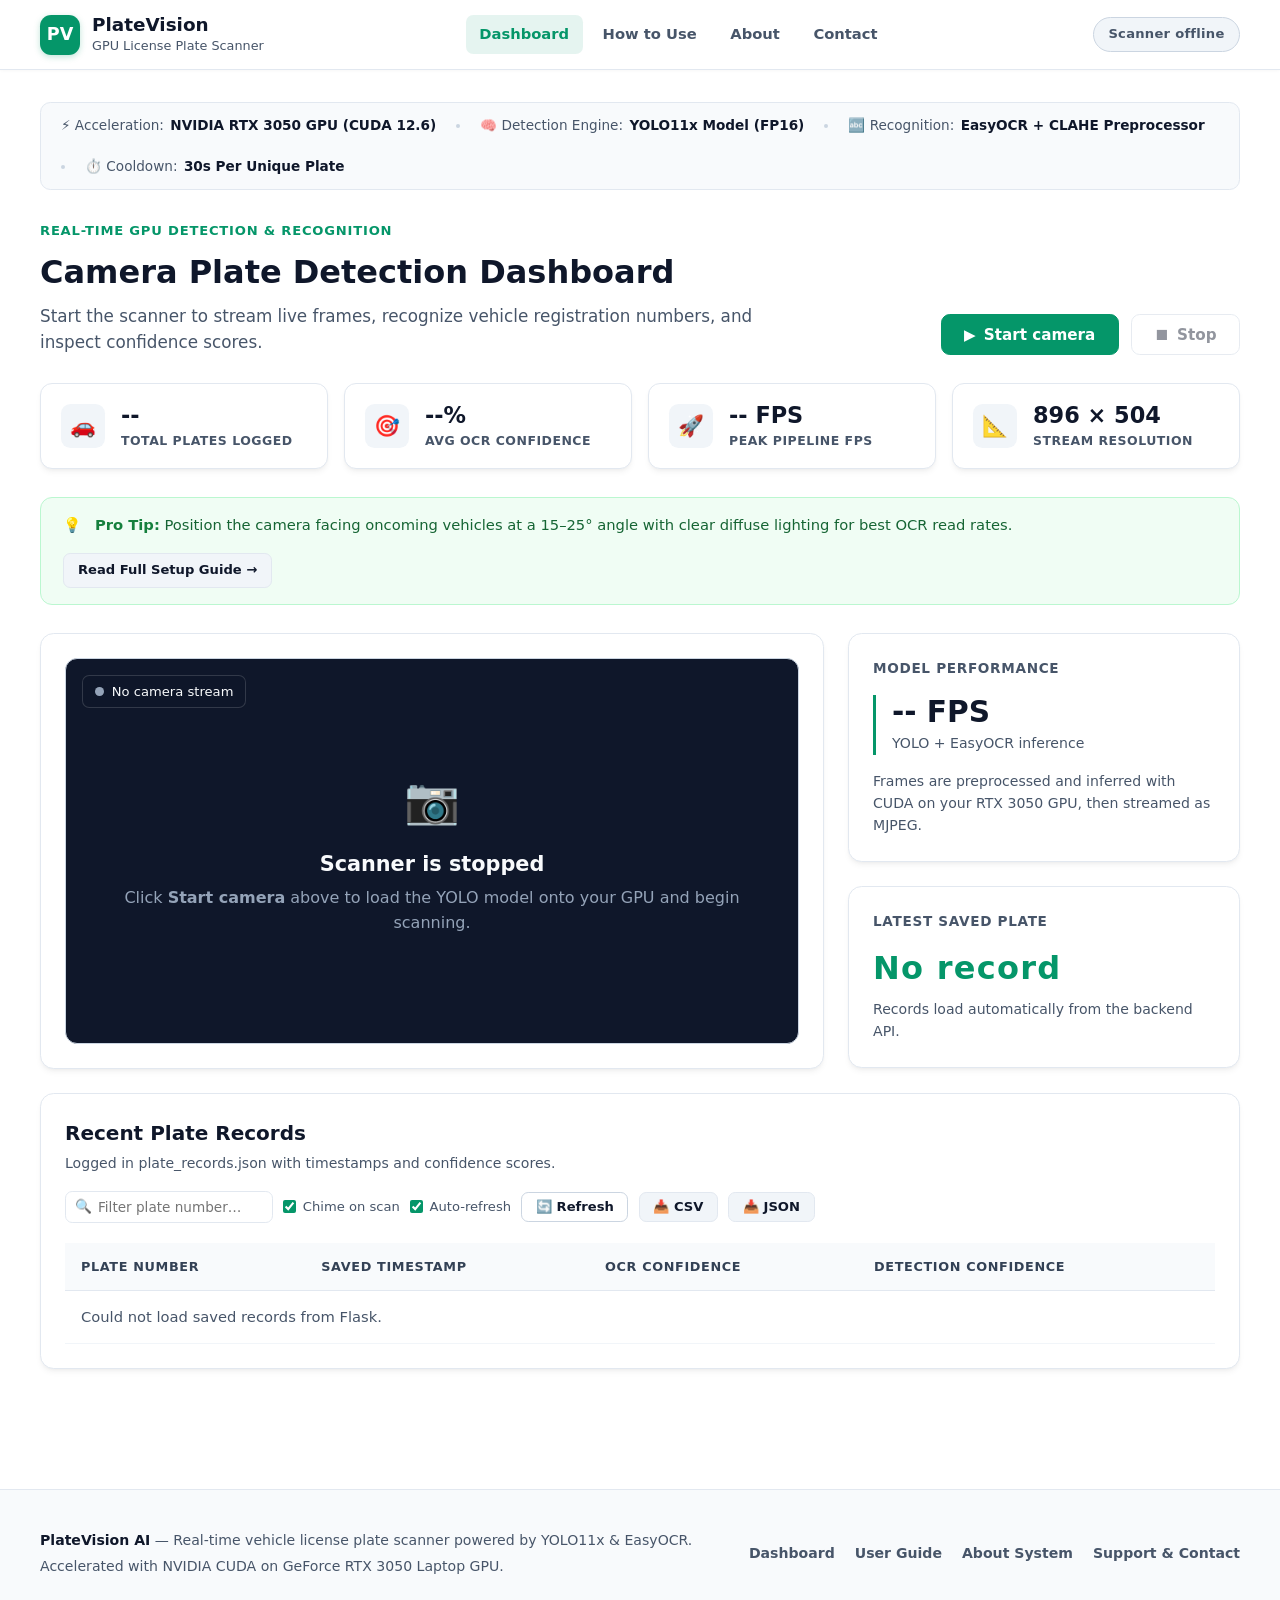
==== static/index.html @ a1d9ac26 "First Commit" ====
<!doctype html>
<html lang="en">

<head>
  <meta charset="utf-8">
  <meta name="viewport" content="width=device-width, initial-scale=1">
  <title>PlateVision | License Plate Scanner Dashboard</title>
  <link href="style.css" rel="stylesheet">
</head>

<body>
  <!-- Header & Navigation -->
  <header class="navbar">
    <div class="container nav-container">
      <a class="navbar-brand" href="index.html">
        <span class="brand-mark">PV</span>
        <div class="brand-text">
          <strong>PlateVision</strong>
          <small>GPU License Plate Scanner</small>
        </div>
      </a>

      <nav class="nav-menu">
        <a class="nav-link active" href="index.html">Dashboard</a>
        <a class="nav-link" href="guide.html">How to Use</a>
        <a class="nav-link" href="about.html">About</a>
        <a class="nav-link" href="contact.html">Contact</a>
      </nav>

      <div class="nav-actions">
        <span id="scannerStatus" class="badge badge-secondary">Scanner offline</span>
      </div>
    </div>
  </header>

  <!-- Main Dashboard -->
  <main class="container">
    <!-- Hardware & Model Status Bar -->
    <div class="system-spec-bar">
      <div class="spec-item">
        <span>⚡ Acceleration:</span>
        <strong>NVIDIA RTX 3050 GPU (CUDA 12.6)</strong>
      </div>
      <div class="spec-divider"></div>
      <div class="spec-item">
        <span>🧠 Detection Engine:</span>
        <strong>YOLO11x Model (FP16)</strong>
      </div>
      <div class="spec-divider"></div>
      <div class="spec-item">
        <span>🔤 Recognition:</span>
        <strong>EasyOCR + CLAHE Preprocessor</strong>
      </div>
      <div class="spec-divider"></div>
      <div class="spec-item">
        <span>⏱️ Cooldown:</span>
        <strong>30s Per Unique Plate</strong>
      </div>
    </div>

    <!-- Dashboard Title & Action Controls -->
    <div class="dashboard-header">
      <div class="dashboard-title">
        <span class="tag-accent">Real-time GPU Detection & Recognition</span>
        <h1>Camera Plate Detection Dashboard</h1>
        <p class="page-lead">Start the scanner to stream live frames, recognize vehicle registration numbers, and inspect confidence scores.</p>
      </div>
      <div class="dashboard-actions">
        <button id="startButton" class="btn btn-success">
          <span>▶</span> Start camera
        </button>
        <button id="stopButton" class="btn btn-outline" disabled>
          <span>⏹</span> Stop
        </button>
      </div>
    </div>

    <!-- Live Quick Stats Row -->
    <div class="quick-stats-grid">
      <div class="stat-pill">
        <div class="stat-icon">🚗</div>
        <div class="stat-info">
          <div id="totalScans" class="stat-value">--</div>
          <div class="stat-label">Total Plates Logged</div>
        </div>
      </div>
      <div class="stat-pill">
        <div class="stat-icon">🎯</div>
        <div class="stat-info">
          <div id="avgConfidence" class="stat-value">--%</div>
          <div class="stat-label">Avg OCR Confidence</div>
        </div>
      </div>
      <div class="stat-pill">
        <div class="stat-icon">🚀</div>
        <div class="stat-info">
          <div id="peakFps" class="stat-value">-- FPS</div>
          <div class="stat-label">Peak Pipeline FPS</div>
        </div>
      </div>
      <div class="stat-pill">
        <div class="stat-icon">📐</div>
        <div class="stat-info">
          <div class="stat-value">896 × 504</div>
          <div class="stat-label">Stream Resolution</div>
        </div>
      </div>
    </div>

    <!-- Quick Tip Callout Banner -->
    <div class="tip-banner">
      <div class="tip-content">
        <span>💡</span>
        <span>
          <strong>Pro Tip:</strong> Position the camera facing oncoming vehicles at a 15–25° angle with clear diffuse lighting for best OCR read rates.
        </span>
      </div>
      <a href="guide.html" class="btn btn-sm btn-secondary">Read Full Setup Guide →</a>
    </div>

    <!-- Error Alert Box -->
    <div id="cameraError" class="alert alert-danger d-none" role="alert"></div>

    <!-- Main Grid: Video Stream + Stats Sidebar + Records Table -->
    <div class="dashboard-grid">
      <!-- Camera Feed Frame -->
      <div class="grid-main">
        <section class="card h-100">
          <div class="card-body">
            <div id="cameraFrame" class="camera-frame">
              <img id="cameraPreview" alt="Live annotated license plate camera feed">
              <div class="camera-placeholder">
                <div class="placeholder-content">
                  <div class="placeholder-icon">📷</div>
                  <h2>Scanner is stopped</h2>
                  <p>Click <strong>Start camera</strong> above to load the YOLO model onto your GPU and begin scanning.</p>
                </div>
              </div>
              <span class="camera-label">
                <span id="cameraDot" class="status-dot"></span>
                <span id="cameraLabel">No camera stream</span>
              </span>
            </div>
          </div>
        </section>
      </div>

      <!-- Performance & Latest Plate Sidebar -->
      <div class="grid-sidebar">
        <!-- Model FPS Metric -->
        <section class="card">
          <div class="card-body">
            <h2 class="card-title">Model Performance</h2>
            <div class="metric">
              <div id="cameraFps" class="metric-value">-- FPS</div>
              <small class="text-secondary">YOLO + EasyOCR inference</small>
            </div>
            <p class="metric-desc text-secondary">Frames are preprocessed and inferred with CUDA on your RTX 3050 GPU, then streamed as MJPEG.</p>
          </div>
        </section>

        <!-- Latest Captured Plate -->
        <section class="card">
          <div class="card-body">
            <h2 class="card-title">Latest Saved Plate</h2>
            <div id="latestPlate" class="latest-plate-value">No record</div>
            <p id="latestDetails" class="text-secondary">Records load automatically from the backend API.</p>
          </div>
        </section>
      </div>

      <!-- Historical Scans Table -->
      <div class="grid-full">
        <section class="card">
          <div class="card-body">
            <div class="records-header">
              <div>
                <h2 class="card-heading">Recent Plate Records</h2>
                <p class="text-secondary">Logged in plate_records.json with timestamps and confidence scores.</p>
              </div>

              <!-- Records Control Tools -->
              <div class="records-tools">
                <div class="search-box">
                  <span class="search-icon">🔍</span>
                  <input type="text" id="searchPlateInput" class="search-input" placeholder="Filter plate number…">
                </div>

                <label class="toggle-label" title="Play a subtle audio alert when a new plate is detected">
                  <input type="checkbox" id="audioAlertToggle" checked>
                  <span>Chime on scan</span>
                </label>

                <label class="toggle-label" title="Automatically poll for new records every 2.5s">
                  <input type="checkbox" id="autoRefreshToggle" checked>
                  <span>Auto-refresh</span>
                </label>

                <button id="refreshButton" class="btn btn-sm btn-outline" title="Refresh records table immediately">
                  🔄 Refresh
                </button>
                <button id="exportCsvBtn" class="btn btn-sm btn-secondary" title="Export records table to CSV file">
                  📥 CSV
                </button>
                <button id="exportJsonBtn" class="btn btn-sm btn-secondary" title="Export records table to JSON file">
                  📥 JSON
                </button>
              </div>
            </div>

            <!-- Table -->
            <div class="table-responsive">
              <table class="records-table">
                <thead>
                  <tr>
                    <th>Plate Number</th>
                    <th>Saved Timestamp</th>
                    <th>OCR Confidence</th>
                    <th>Detection Confidence</th>
                  </tr>
                </thead>
                <tbody id="recordsBody">
                  <tr>
                    <td colspan="4" class="text-secondary">Loading records…</td>
                  </tr>
                </tbody>
              </table>
            </div>
          </div>
        </section>
      </div>
    </div>
  </main>

  <!-- Global Footer -->
  <footer class="site-footer">
    <div class="container footer-container">
      <div>
        <strong>PlateVision AI</strong> — Real-time vehicle license plate scanner powered by YOLO11x & EasyOCR.
        <div class="text-secondary" style="margin-top: 0.25rem;">Accelerated with NVIDIA CUDA on GeForce RTX 3050 Laptop GPU.</div>
      </div>
      <nav class="footer-nav">
        <a href="index.html">Dashboard</a>
        <a href="guide.html">User Guide</a>
        <a href="about.html">About System</a>
        <a href="contact.html">Support & Contact</a>
      </nav>
    </div>
  </footer>

  <script src="script.js"></script>
</body>

</html>
---- static/style.css ----
:root {
  --page: #ffffff;
  --page-bg-subtle: #f8fafc;
  --panel: #ffffff;
  --panel-card: #ffffff;
  --panel-border: #e2e8f0;
  --panel-border-hover: #cbd5e1;
  --accent: #059669;
  --accent-hover: #047857;
  --accent-soft: rgba(5, 150, 105, 0.1);
  --accent-glow: rgba(5, 150, 105, 0.25);
  --accent-text: #ffffff;
  --warning: #d97706;
  --warning-soft: #fef3c7;
  --danger: #dc2626;
  --danger-soft: #fee2e2;
  --info: #0284c7;
  --info-soft: #e0f2fe;
  --text-main: #0f172a;
  --text-muted: #475569;
  --text-subtle: #64748b;
  --font: system-ui, -apple-system, BlinkMacSystemFont, "Segoe UI", Roboto, Helvetica, Arial, sans-serif;
  --card-shadow: 0 4px 6px -1px rgba(0, 0, 0, 0.05), 0 2px 4px -2px rgba(0, 0, 0, 0.05);
  --card-shadow-hover: 0 10px 15px -3px rgba(0, 0, 0, 0.08), 0 4px 6px -4px rgba(0, 0, 0, 0.04);
}

*,
*::before,
*::after {
  box-sizing: border-box;
  margin: 0;
  padding: 0;
}

body {
  min-height: 100vh;
  background-color: var(--page);
  color: var(--text-main);
  font-family: var(--font);
  line-height: 1.55;
  -webkit-font-smoothing: antialiased;
  display: flex;
  flex-direction: column;
}

/* Layout Container */
.container {
  width: 100%;
  max-width: 1240px;
  margin-inline: auto;
  padding-inline: 1.25rem;
}

/* Navigation Bar */
.navbar {
  background: rgba(255, 255, 255, 0.95);
  border-bottom: 1px solid var(--panel-border);
  backdrop-filter: blur(14px);
  padding: 0.85rem 0;
  position: sticky;
  top: 0;
  z-index: 100;
  box-shadow: 0 1px 3px rgba(0, 0, 0, 0.03);
}

.nav-container {
  display: flex;
  align-items: center;
  justify-content: space-between;
  gap: 1.5rem;
  flex-wrap: wrap;
}

.navbar-brand {
  display: flex;
  align-items: center;
  gap: 0.75rem;
  text-decoration: none;
  color: var(--text-main);
}

.brand-mark {
  width: 2.5rem;
  height: 2.5rem;
  display: grid;
  place-items: center;
  background: var(--accent);
  color: var(--accent-text);
  border-radius: 0.7rem;
  font-weight: 800;
  font-size: 1.1rem;
  box-shadow: 0 2px 6px var(--accent-glow);
}

.brand-text strong {
  display: block;
  font-size: 1.15rem;
  line-height: 1.2;
  color: var(--text-main);
}

.brand-text small {
  display: block;
  font-size: 0.8rem;
  color: var(--text-muted);
}

.nav-menu {
  display: flex;
  align-items: center;
  gap: 0.4rem;
  list-style: none;
}

.nav-link {
  color: var(--text-muted);
  text-decoration: none;
  font-size: 0.92rem;
  font-weight: 600;
  padding: 0.5rem 0.85rem;
  border-radius: 0.45rem;
  transition: all 0.2s ease;
  position: relative;
}

.nav-link:hover {
  color: var(--text-main);
  background: #f1f5f9;
}

.nav-link.active {
  color: var(--accent);
  background: var(--accent-soft);
}

.nav-actions {
  display: flex;
  align-items: center;
  gap: 0.75rem;
}

/* Main Content Area */
main.container {
  flex: 1;
  padding-top: 2rem;
  padding-bottom: 3.5rem;
}

/* Page Header & Banner */
.page-header {
  margin-bottom: 2rem;
}

.tag-accent {
  color: var(--accent);
  font-size: 0.82rem;
  font-weight: 700;
  text-transform: uppercase;
  letter-spacing: 0.06em;
  display: inline-flex;
  align-items: center;
  gap: 0.4rem;
  margin-bottom: 0.4rem;
}

.page-header h1 {
  font-size: 2.2rem;
  font-weight: 800;
  line-height: 1.2;
  margin-bottom: 0.5rem;
  letter-spacing: -0.02em;
  color: var(--text-main);
}

.page-lead {
  font-size: 1.05rem;
  color: var(--text-muted);
  max-width: 48rem;
}

/* System Spec Bar (Dashboard) */
.system-spec-bar {
  display: flex;
  align-items: center;
  gap: 1.25rem;
  flex-wrap: wrap;
  background: #f8fafc;
  border: 1px solid var(--panel-border);
  border-radius: 0.65rem;
  padding: 0.75rem 1.25rem;
  margin-bottom: 1.75rem;
  font-size: 0.85rem;
  color: var(--text-muted);
}

.spec-item {
  display: inline-flex;
  align-items: center;
  gap: 0.4rem;
}

.spec-item strong {
  color: var(--text-main);
  font-weight: 600;
}

.spec-divider {
  width: 4px;
  height: 4px;
  border-radius: 50%;
  background: #cbd5e1;
}

/* Dashboard Actions */
.dashboard-header {
  display: flex;
  align-items: flex-end;
  justify-content: space-between;
  gap: 1.5rem;
  margin-bottom: 1.75rem;
  flex-wrap: wrap;
}

.dashboard-title h1 {
  font-size: 2rem;
  font-weight: 800;
  color: var(--text-main);
  margin-bottom: 0.35rem;
}

.dashboard-actions {
  display: flex;
  align-items: center;
  gap: 0.75rem;
}

/* Buttons */
.btn {
  display: inline-flex;
  align-items: center;
  justify-content: center;
  gap: 0.5rem;
  font-family: inherit;
  font-size: 0.95rem;
  font-weight: 600;
  padding: 0.65rem 1.4rem;
  border-radius: 0.55rem;
  border: 1px solid transparent;
  cursor: pointer;
  transition: all 0.2s ease;
  text-decoration: none;
  white-space: nowrap;
}

.btn-success {
  background: var(--accent);
  color: var(--accent-text);
  border-color: var(--accent);
}

.btn-success:hover:not(:disabled) {
  background: var(--accent-hover);
  border-color: var(--accent-hover);
  box-shadow: 0 4px 12px var(--accent-glow);
  transform: translateY(-1px);
}

.btn-outline {
  background: #ffffff;
  color: var(--text-main);
  border-color: #cbd5e1;
}

.btn-outline:hover:not(:disabled) {
  background: #f1f5f9;
  border-color: #94a3b8;
  transform: translateY(-1px);
}

.btn-secondary {
  background: #f1f5f9;
  color: var(--text-main);
  border-color: #e2e8f0;
}

.btn-secondary:hover:not(:disabled) {
  background: #e2e8f0;
}

.btn:disabled {
  opacity: 0.45;
  cursor: not-allowed;
  transform: none !important;
}

.btn-sm {
  font-size: 0.82rem;
  padding: 0.4rem 0.85rem;
  border-radius: 0.45rem;
}

/* Quick Stats Row (Dashboard) */
.quick-stats-grid {
  display: grid;
  grid-template-columns: repeat(4, 1fr);
  gap: 1rem;
  margin-bottom: 1.75rem;
}

.stat-pill {
  background: var(--panel);
  border: 1px solid var(--panel-border);
  border-radius: 0.75rem;
  padding: 1.1rem 1.25rem;
  display: flex;
  align-items: center;
  gap: 1rem;
  box-shadow: var(--card-shadow);
  transition: all 0.2s ease;
}

.stat-pill:hover {
  border-color: var(--panel-border-hover);
  box-shadow: var(--card-shadow-hover);
}

.stat-icon {
  width: 2.75rem;
  height: 2.75rem;
  border-radius: 0.6rem;
  display: grid;
  place-items: center;
  font-size: 1.3rem;
  background: #f1f5f9;
  flex-shrink: 0;
}

.stat-info .stat-value {
  font-size: 1.4rem;
  font-weight: 800;
  line-height: 1.2;
  color: var(--text-main);
}

.stat-info .stat-label {
  font-size: 0.78rem;
  color: var(--text-muted);
  text-transform: uppercase;
  letter-spacing: 0.04em;
  margin-top: 0.15rem;
  font-weight: 600;
}

/* Alerts */
.alert {
  padding: 0.85rem 1.25rem;
  border-radius: 0.6rem;
  margin-bottom: 1.5rem;
  font-size: 0.95rem;
  display: flex;
  align-items: center;
  gap: 0.75rem;
}

.alert-danger {
  background: var(--danger-soft);
  border: 1px solid #fca5a5;
  color: var(--danger);
}

.alert-success {
  background: var(--accent-soft);
  border: 1px solid #a7f3d0;
  color: #065f46;
}

.alert-info {
  background: var(--info-soft);
  border: 1px solid #bae6fd;
  color: #0369a1;
}

.d-none {
  display: none !important;
}

/* Tip Callout Banner */
.tip-banner {
  background: #f0fdf4;
  border: 1px solid #bbf7d0;
  border-radius: 0.75rem;
  padding: 1rem 1.4rem;
  margin-bottom: 1.75rem;
  display: flex;
  align-items: center;
  justify-content: space-between;
  gap: 1rem;
  flex-wrap: wrap;
  color: #166534;
}

.tip-content {
  display: flex;
  align-items: center;
  gap: 0.85rem;
  font-size: 0.92rem;
}

.tip-content strong {
  color: #15803d;
}

/* Dashboard Grid Layout */
.dashboard-grid {
  display: grid;
  grid-template-columns: 2fr 1fr;
  gap: 1.5rem;
}

.grid-main {
  grid-column: 1;
}

.grid-sidebar {
  grid-column: 2;
  display: flex;
  flex-direction: column;
  gap: 1.5rem;
}

.grid-full {
  grid-column: 1 / -1;
}

/* Cards */
.card {
  background: var(--panel);
  border: 1px solid var(--panel-border);
  border-radius: 0.85rem;
  box-shadow: var(--card-shadow);
  overflow: hidden;
  transition: all 0.2s ease;
}

.card:hover {
  border-color: var(--panel-border-hover);
}

.card.h-100 {
  height: 100%;
}

.card-body {
  padding: 1.5rem;
}

.card-title {
  font-size: 0.85rem;
  font-weight: 700;
  text-transform: uppercase;
  letter-spacing: 0.05em;
  color: var(--text-muted);
}

.card-heading {
  font-size: 1.25rem;
  font-weight: 800;
  margin-bottom: 0.25rem;
  color: var(--text-main);
}

/* Camera Frame */
.camera-frame {
  min-height: 24rem;
  background: #0f172a;
  border: 1px solid #cbd5e1;
  border-radius: 0.75rem;
  overflow: hidden;
  position: relative;
  display: flex;
  align-items: center;
  justify-content: center;
}

#cameraPreview {
  display: none;
  width: 100%;
  height: 100%;
  min-height: 24rem;
  object-fit: cover;
}

.camera-frame.active #cameraPreview {
  display: block;
}

.camera-placeholder {
  min-height: 24rem;
  display: grid;
  place-items: center;
  text-align: center;
  color: #94a3b8;
  padding: 2rem;
}

.camera-frame.active .camera-placeholder {
  display: none;
}

.placeholder-icon {
  font-size: 2.8rem;
  margin-bottom: 0.75rem;
}

.camera-placeholder h2 {
  font-size: 1.3rem;
  color: #f8fafc;
  margin-bottom: 0.4rem;
}

.camera-label {
  position: absolute;
  top: 1rem;
  left: 1rem;
  background: rgba(15, 23, 42, 0.88);
  border: 1px solid rgba(255, 255, 255, 0.15);
  border-radius: 0.45rem;
  padding: 0.35rem 0.75rem;
  font-size: 0.82rem;
  color: #f8fafc;
  display: inline-flex;
  align-items: center;
  gap: 0.5rem;
  backdrop-filter: blur(8px);
}

/* Status Dot */
.status-dot {
  width: 0.55rem;
  height: 0.55rem;
  display: inline-block;
  border-radius: 50%;
  background: #94a3b8;
  transition: all 0.3s ease;
}

.status-dot.live {
  background: #10b981;
  box-shadow: 0 0 0.65rem #10b981;
}

/* Status Badges */
.badge {
  display: inline-flex;
  align-items: center;
  gap: 0.35rem;
  padding: 0.4rem 0.9rem;
  border-radius: 9999px;
  font-size: 0.82rem;
  font-weight: 700;
  letter-spacing: 0.02em;
  border: 1px solid transparent;
  transition: all 0.2s ease;
}

.badge.badge-secondary,
.badge.text-bg-secondary {
  background: #f1f5f9;
  color: #475569;
  border-color: #cbd5e1;
}

.badge.badge-warning,
.badge.text-bg-warning {
  background: var(--warning-soft);
  color: #b45309;
  border-color: #fcd34d;
}

.badge.badge-success,
.badge.text-bg-success {
  background: #dcfce7;
  color: #15803d;
  border-color: #86efac;
}

.badge.badge-info {
  background: var(--info-soft);
  color: #0284c7;
  border-color: #7dd3fc;
}

/* Metric Cards */
.metric {
  border-left: 3px solid var(--accent);
  padding-left: 1rem;
  margin: 1rem 0;
}

.metric-value {
  font-size: 1.85rem;
  font-weight: 800;
  line-height: 1.2;
  color: var(--text-main);
}

.metric-desc {
  font-size: 0.85rem;
  margin-top: 0.75rem;
  color: var(--text-muted);
}

.latest-plate-value {
  font-size: 2rem;
  font-weight: 800;
  color: var(--accent);
  margin: 0.75rem 0 0.35rem 0;
  letter-spacing: 0.04em;
}

/* Table Controls and Header */
.records-header {
  display: flex;
  align-items: center;
  justify-content: space-between;
  margin-bottom: 1.25rem;
  gap: 1rem;
  flex-wrap: wrap;
}

.records-tools {
  display: flex;
  align-items: center;
  gap: 0.65rem;
  flex-wrap: wrap;
}

.search-box {
  position: relative;
  display: inline-flex;
  align-items: center;
}

.search-input {
  background: #ffffff;
  border: 1px solid var(--panel-border);
  color: var(--text-main);
  padding: 0.45rem 0.85rem 0.45rem 2rem;
  border-radius: 0.45rem;
  font-size: 0.85rem;
  font-family: inherit;
  outline: none;
  transition: all 0.2s ease;
  width: 13rem;
}

.search-input:focus {
  border-color: var(--accent);
  box-shadow: 0 0 0 3px var(--accent-soft);
}

.search-icon {
  position: absolute;
  left: 0.65rem;
  font-size: 0.85rem;
  color: var(--text-muted);
  pointer-events: none;
}

.toggle-label {
  display: inline-flex;
  align-items: center;
  gap: 0.4rem;
  font-size: 0.82rem;
  color: var(--text-muted);
  cursor: pointer;
  user-select: none;
  font-weight: 500;
}

.toggle-label input[type="checkbox"] {
  accent-color: var(--accent);
  cursor: pointer;
}

/* Table */
.table-responsive {
  width: 100%;
  overflow-x: auto;
  -webkit-overflow-scrolling: touch;
}

.records-table {
  width: 100%;
  border-collapse: collapse;
  text-align: left;
}

.records-table th {
  padding: 0.85rem 1rem;
  font-size: 0.8rem;
  font-weight: 700;
  text-transform: uppercase;
  letter-spacing: 0.05em;
  color: #334155;
  background: #f8fafc;
  border-bottom: 1px solid var(--panel-border);
}

.records-table td {
  padding: 0.9rem 1rem;
  border-bottom: 1px solid #f1f5f9;
  color: var(--text-main);
  font-size: 0.92rem;
}

.records-table tbody tr {
  transition: background 0.15s ease;
}

.records-table tbody tr:hover {
  background: #f8fafc;
}

.plate-badge {
  display: inline-block;
  padding: 0.2rem 0.55rem;
  background: #ecfdf5;
  border: 1px solid #a7f3d0;
  border-radius: 0.35rem;
  font-family: ui-monospace, SFMono-Regular, Menlo, Monaco, Consolas, monospace;
  font-weight: 800;
  font-size: 0.95rem;
  color: #047857;
  letter-spacing: 0.05em;
}

/* Form Styles (Contact Page) */
.form-grid {
  display: grid;
  grid-template-columns: 1fr 1fr;
  gap: 1.25rem;
}

.form-group {
  margin-bottom: 1.25rem;
}

.form-group.full-width {
  grid-column: 1 / -1;
}

.form-label {
  display: block;
  font-size: 0.88rem;
  font-weight: 600;
  margin-bottom: 0.4rem;
  color: var(--text-main);
}

.form-control {
  width: 100%;
  background: #ffffff;
  border: 1px solid #cbd5e1;
  border-radius: 0.55rem;
  color: var(--text-main);
  font-family: inherit;
  font-size: 0.95rem;
  padding: 0.7rem 1rem;
  transition: all 0.2s ease;
  outline: none;
}

.form-control:focus {
  border-color: var(--accent);
  box-shadow: 0 0 0 3px var(--accent-soft);
}

textarea.form-control {
  min-height: 8rem;
  resize: vertical;
}

select.form-control {
  appearance: none;
  background-image: url("data:image/svg+xml;charset=UTF-8,%3csvg xmlns='http://www.w3.org/2000/svg' viewBox='0 0 24 24' fill='none' stroke='%23475569' stroke-width='2' stroke-linecap='round' stroke-linejoin='round'%3e%3cpolyline points='6 9 12 15 18 9'%3e%3c/polyline%3e%3c/svg%3e");
  background-repeat: no-repeat;
  background-position: right 1rem center;
  background-size: 1rem;
  padding-right: 2.5rem;
}

select.form-control option {
  background: #ffffff;
  color: var(--text-main);
}

/* Guide & How-To-Use Components */
.steps-grid {
  display: grid;
  grid-template-columns: repeat(3, 1fr);
  gap: 1.5rem;
  margin: 1.5rem 0 2.5rem 0;
}

.step-card {
  background: var(--panel);
  border: 1px solid var(--panel-border);
  border-radius: 0.85rem;
  padding: 1.5rem;
  position: relative;
  box-shadow: var(--card-shadow);
  transition: all 0.2s ease;
}

.step-card:hover {
  border-color: var(--accent);
  box-shadow: var(--card-shadow-hover);
  transform: translateY(-2px);
}

.step-number {
  width: 2.25rem;
  height: 2.25rem;
  border-radius: 50%;
  background: var(--accent);
  color: var(--accent-text);
  display: grid;
  place-items: center;
  font-weight: 800;
  font-size: 1rem;
  margin-bottom: 1rem;
}

.step-card h3 {
  font-size: 1.15rem;
  margin-bottom: 0.5rem;
  font-weight: 700;
  color: var(--text-main);
}

.step-card p {
  color: var(--text-muted);
  font-size: 0.92rem;
  line-height: 1.5;
}

.guidelines-grid {
  display: grid;
  grid-template-columns: repeat(2, 1fr);
  gap: 1.5rem;
  margin-bottom: 2.5rem;
}

.guideline-card {
  background: var(--panel);
  border: 1px solid var(--panel-border);
  border-radius: 0.85rem;
  padding: 1.5rem;
  box-shadow: var(--card-shadow);
}

.guideline-icon {
  font-size: 1.8rem;
  margin-bottom: 0.75rem;
}

.guideline-card h3 {
  font-size: 1.1rem;
  margin-bottom: 0.4rem;
  font-weight: 700;
  color: var(--text-main);
}

.guideline-card p {
  color: var(--text-muted);
  font-size: 0.92rem;
}

/* Accordion (Pure HTML5/CSS details/summary) */
.faq-list {
  display: flex;
  flex-direction: column;
  gap: 0.85rem;
  margin-top: 1rem;
}

.faq-item {
  background: var(--panel);
  border: 1px solid var(--panel-border);
  border-radius: 0.65rem;
  overflow: hidden;
  box-shadow: var(--card-shadow);
  transition: border-color 0.2s ease;
}

.faq-item[open] {
  border-color: var(--accent);
}

.faq-summary {
  padding: 1rem 1.25rem;
  font-weight: 700;
  font-size: 1rem;
  color: var(--text-main);
  cursor: pointer;
  display: flex;
  align-items: center;
  justify-content: space-between;
  user-select: none;
  list-style: none;
  background: #ffffff;
}

.faq-summary::-webkit-details-marker {
  display: none;
}

.faq-summary::after {
  content: "+";
  font-size: 1.3rem;
  color: var(--accent);
  transition: transform 0.2s ease;
}

.faq-item[open] .faq-summary::after {
  content: "−";
}

.faq-body {
  padding: 0 1.25rem 1.25rem 1.25rem;
  color: var(--text-muted);
  font-size: 0.93rem;
  line-height: 1.6;
  border-top: 1px solid #f1f5f9;
  padding-top: 0.85rem;
  background: #ffffff;
}

/* Code Snippet Box */
.code-box {
  background: #f8fafc;
  border: 1px solid #e2e8f0;
  border-radius: 0.55rem;
  padding: 0.85rem 1rem;
  font-family: ui-monospace, SFMono-Regular, Menlo, Monaco, Consolas, monospace;
  font-size: 0.88rem;
  color: #0f172a;
  font-weight: 600;
  margin: 0.65rem 0;
  display: flex;
  align-items: center;
  justify-content: space-between;
  overflow-x: auto;
}

/* About Page Pipeline Flow */
.pipeline-flow {
  display: flex;
  align-items: center;
  justify-content: space-between;
  gap: 0.75rem;
  margin: 2rem 0;
  overflow-x: auto;
  padding-bottom: 0.75rem;
}

.pipeline-step {
  flex: 1;
  min-width: 10rem;
  background: var(--panel);
  border: 1px solid var(--panel-border);
  border-radius: 0.75rem;
  padding: 1.25rem 1rem;
  text-align: center;
  position: relative;
  box-shadow: var(--card-shadow);
}

.pipeline-icon {
  font-size: 1.8rem;
  margin-bottom: 0.5rem;
}

.pipeline-step h4 {
  font-size: 0.95rem;
  font-weight: 700;
  margin-bottom: 0.25rem;
  color: var(--text-main);
}

.pipeline-step p {
  font-size: 0.78rem;
  color: var(--text-muted);
}

.pipeline-arrow {
  color: var(--accent);
  font-size: 1.4rem;
  font-weight: bold;
}

/* Tech Stack Grid */
.tech-grid {
  display: grid;
  grid-template-columns: repeat(3, 1fr);
  gap: 1.25rem;
  margin: 1.5rem 0;
}

.tech-card {
  background: var(--panel);
  border: 1px solid var(--panel-border);
  border-radius: 0.75rem;
  padding: 1.3rem;
  box-shadow: var(--card-shadow);
}

.tech-badge {
  display: inline-block;
  font-size: 0.75rem;
  font-weight: 700;
  text-transform: uppercase;
  color: var(--accent);
  background: var(--accent-soft);
  padding: 0.2rem 0.5rem;
  border-radius: 0.3rem;
  margin-bottom: 0.5rem;
}

.tech-card h3 {
  font-size: 1.1rem;
  font-weight: 700;
  margin-bottom: 0.35rem;
  color: var(--text-main);
}

.tech-card p {
  font-size: 0.88rem;
  color: var(--text-muted);
}

/* Info Cards for Contact & Support */
.contact-layout {
  display: grid;
  grid-template-columns: 1.6fr 1fr;
  gap: 2rem;
}

.info-cards {
  display: flex;
  flex-direction: column;
  gap: 1.25rem;
}

.info-card {
  background: var(--panel);
  border: 1px solid var(--panel-border);
  border-radius: 0.85rem;
  padding: 1.4rem;
  box-shadow: var(--card-shadow);
}

.info-card-header {
  display: flex;
  align-items: center;
  gap: 0.75rem;
  margin-bottom: 0.5rem;
}

.info-card-icon {
  font-size: 1.4rem;
}

.info-card-title {
  font-size: 1.05rem;
  font-weight: 700;
  color: var(--text-main);
}

.info-card p {
  color: var(--text-muted);
  font-size: 0.9rem;
  line-height: 1.5;
}

/* Toast Notification (Feedback) */
.toast-notice {
  position: fixed;
  bottom: 2rem;
  right: 2rem;
  background: #ffffff;
  border: 1px solid var(--accent);
  color: var(--text-main);
  padding: 0.9rem 1.4rem;
  border-radius: 0.65rem;
  box-shadow: 0 10px 25px -5px rgba(0, 0, 0, 0.15);
  z-index: 1000;
  display: flex;
  align-items: center;
  gap: 0.75rem;
  font-size: 0.92rem;
  font-weight: 600;
  transform: translateY(100px);
  opacity: 0;
  pointer-events: none;
  transition: all 0.3s cubic-bezier(0.16, 1, 0.3, 1);
}

.toast-notice.show {
  transform: translateY(0);
  opacity: 1;
  pointer-events: auto;
}

/* Footer */
.site-footer {
  background: #f8fafc;
  border-top: 1px solid var(--panel-border);
  padding: 2.5rem 0;
  margin-top: 4rem;
  font-size: 0.88rem;
  color: var(--text-muted);
}

.footer-container {
  display: flex;
  align-items: center;
  justify-content: space-between;
  flex-wrap: wrap;
  gap: 1.5rem;
}

.footer-container strong {
  color: var(--text-main);
}

.footer-nav {
  display: flex;
  align-items: center;
  gap: 1.25rem;
}

.footer-nav a {
  color: var(--text-muted);
  text-decoration: none;
  font-weight: 600;
  transition: color 0.2s ease;
}

.footer-nav a:hover {
  color: var(--accent);
}

/* Responsive Breakpoints */
@media (max-width: 992px) {
  .dashboard-grid {
    grid-template-columns: 1fr;
  }

  .grid-main,
  .grid-sidebar {
    grid-column: 1;
  }

  .quick-stats-grid {
    grid-template-columns: repeat(2, 1fr);
  }

  .steps-grid,
  .tech-grid {
    grid-template-columns: 1fr;
  }

  .guidelines-grid {
    grid-template-columns: 1fr;
  }

  .contact-layout {
    grid-template-columns: 1fr;
  }

  .form-grid {
    grid-template-columns: 1fr;
  }

  .dashboard-header {
    flex-direction: column;
    align-items: flex-start;
  }
}

@media (max-width: 640px) {
  .quick-stats-grid {
    grid-template-columns: 1fr;
  }

  .nav-container {
    flex-direction: column;
    align-items: flex-start;
  }

  .nav-menu {
    width: 100%;
    justify-content: space-between;
    overflow-x: auto;
    padding-bottom: 0.25rem;
  }

  .records-header {
    flex-direction: column;
    align-items: flex-start;
  }

  .records-tools {
    width: 100%;
    justify-content: space-between;
  }

  .search-input {
    width: 100%;
  }

  .footer-container {
    flex-direction: column;
    align-items: flex-start;
  }
}

/* Typography utilities */
.text-secondary {
  color: var(--text-muted) !important;
  font-size: 0.88rem;
}

.text-accent {
  color: var(--accent) !important;
}

.text-success {
  color: var(--accent) !important;
}
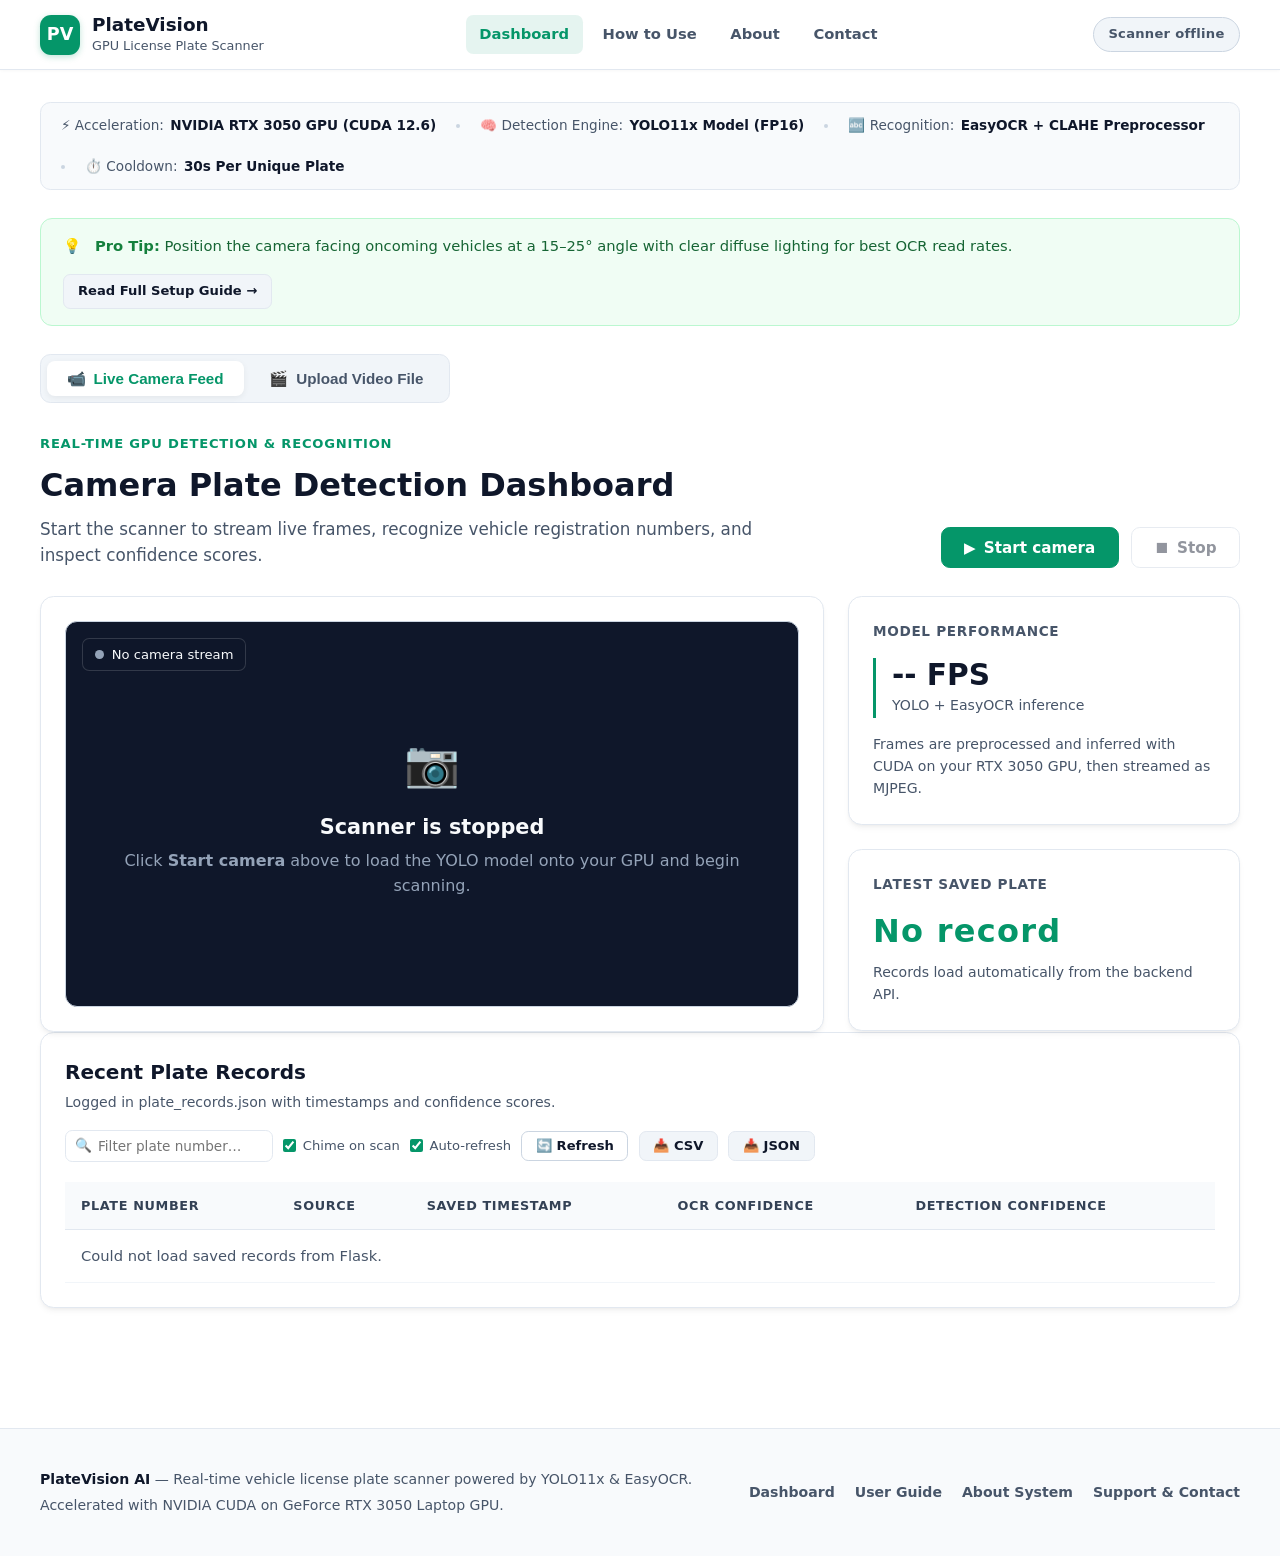
==== commit 2ef02e5d: "upload project" ====
--- a/static/index.html
+++ b/static/index.html
@@ -58,55 +58,6 @@
       </div>
     </div>
 
-    <!-- Dashboard Title & Action Controls -->
-    <div class="dashboard-header">
-      <div class="dashboard-title">
-        <span class="tag-accent">Real-time GPU Detection & Recognition</span>
-        <h1>Camera Plate Detection Dashboard</h1>
-        <p class="page-lead">Start the scanner to stream live frames, recognize vehicle registration numbers, and inspect confidence scores.</p>
-      </div>
-      <div class="dashboard-actions">
-        <button id="startButton" class="btn btn-success">
-          <span>▶</span> Start camera
-        </button>
-        <button id="stopButton" class="btn btn-outline" disabled>
-          <span>⏹</span> Stop
-        </button>
-      </div>
-    </div>
-
-    <!-- Live Quick Stats Row -->
-    <div class="quick-stats-grid">
-      <div class="stat-pill">
-        <div class="stat-icon">🚗</div>
-        <div class="stat-info">
-          <div id="totalScans" class="stat-value">--</div>
-          <div class="stat-label">Total Plates Logged</div>
-        </div>
-      </div>
-      <div class="stat-pill">
-        <div class="stat-icon">🎯</div>
-        <div class="stat-info">
-          <div id="avgConfidence" class="stat-value">--%</div>
-          <div class="stat-label">Avg OCR Confidence</div>
-        </div>
-      </div>
-      <div class="stat-pill">
-        <div class="stat-icon">🚀</div>
-        <div class="stat-info">
-          <div id="peakFps" class="stat-value">-- FPS</div>
-          <div class="stat-label">Peak Pipeline FPS</div>
-        </div>
-      </div>
-      <div class="stat-pill">
-        <div class="stat-icon">📐</div>
-        <div class="stat-info">
-          <div class="stat-value">896 × 504</div>
-          <div class="stat-label">Stream Resolution</div>
-        </div>
-      </div>
-    </div>
-
     <!-- Quick Tip Callout Banner -->
     <div class="tip-banner">
       <div class="tip-content">
@@ -118,56 +69,201 @@
       <a href="guide.html" class="btn btn-sm btn-secondary">Read Full Setup Guide →</a>
     </div>
 
-    <!-- Error Alert Box -->
-    <div id="cameraError" class="alert alert-danger d-none" role="alert"></div>
-
-    <!-- Main Grid: Video Stream + Stats Sidebar + Records Table -->
-    <div class="dashboard-grid">
-      <!-- Camera Feed Frame -->
-      <div class="grid-main">
-        <section class="card h-100">
-          <div class="card-body">
-            <div id="cameraFrame" class="camera-frame">
-              <img id="cameraPreview" alt="Live annotated license plate camera feed">
-              <div class="camera-placeholder">
-                <div class="placeholder-content">
-                  <div class="placeholder-icon">📷</div>
-                  <h2>Scanner is stopped</h2>
-                  <p>Click <strong>Start camera</strong> above to load the YOLO model onto your GPU and begin scanning.</p>
+    <!-- Operating Mode Switcher -->
+    <div class="mode-switcher-container">
+      <div class="mode-tabs">
+        <button id="modeTabCamera" class="mode-tab active" type="button">
+          <span>📹</span>
+          <span>Live Camera Feed</span>
+        </button>
+        <button id="modeTabVideo" class="mode-tab" type="button">
+          <span>🎬</span>
+          <span>Upload Video File</span>
+        </button>
+      </div>
+    </div>
+
+    <!-- Live Camera Mode Container -->
+    <div id="liveCameraSection">
+      <!-- Dashboard Title & Action Controls -->
+      <div class="dashboard-header">
+        <div class="dashboard-title">
+          <span class="tag-accent">Real-time GPU Detection & Recognition</span>
+          <h1>Camera Plate Detection Dashboard</h1>
+          <p class="page-lead">Start the scanner to stream live frames, recognize vehicle registration numbers, and inspect confidence scores.</p>
+        </div>
+        <div class="dashboard-actions">
+          <button id="startButton" class="btn btn-success">
+            <span>▶</span> Start camera
+          </button>
+          <button id="stopButton" class="btn btn-outline" disabled>
+            <span>⏹</span> Stop
+          </button>
+        </div>
+      </div>
+
+      <!-- Error Alert Box -->
+      <div id="cameraError" class="alert alert-danger d-none" role="alert"></div>
+
+      <!-- Main Grid: Video Stream + Stats Sidebar -->
+      <div class="dashboard-grid">
+        <!-- Camera Feed Frame -->
+        <div class="grid-main">
+          <section class="card h-100">
+            <div class="card-body">
+              <div id="cameraFrame" class="camera-frame">
+                <img id="cameraPreview" alt="Live annotated license plate camera feed">
+                <div class="camera-placeholder">
+                  <div class="placeholder-content">
+                    <div class="placeholder-icon">📷</div>
+                    <h2>Scanner is stopped</h2>
+                    <p>Click <strong>Start camera</strong> above to load the YOLO model onto your GPU and begin scanning.</p>
+                  </div>
                 </div>
+                <span class="camera-label">
+                  <span id="cameraDot" class="status-dot"></span>
+                  <span id="cameraLabel">No camera stream</span>
+                </span>
               </div>
-              <span class="camera-label">
-                <span id="cameraDot" class="status-dot"></span>
-                <span id="cameraLabel">No camera stream</span>
-              </span>
-            </div>
-          </div>
-        </section>
-      </div>
-
-      <!-- Performance & Latest Plate Sidebar -->
-      <div class="grid-sidebar">
-        <!-- Model FPS Metric -->
-        <section class="card">
-          <div class="card-body">
-            <h2 class="card-title">Model Performance</h2>
-            <div class="metric">
-              <div id="cameraFps" class="metric-value">-- FPS</div>
-              <small class="text-secondary">YOLO + EasyOCR inference</small>
-            </div>
-            <p class="metric-desc text-secondary">Frames are preprocessed and inferred with CUDA on your RTX 3050 GPU, then streamed as MJPEG.</p>
-          </div>
-        </section>
-
-        <!-- Latest Captured Plate -->
-        <section class="card">
-          <div class="card-body">
-            <h2 class="card-title">Latest Saved Plate</h2>
-            <div id="latestPlate" class="latest-plate-value">No record</div>
-            <p id="latestDetails" class="text-secondary">Records load automatically from the backend API.</p>
-          </div>
-        </section>
-      </div>
+            </div>
+          </section>
+        </div>
+
+        <!-- Performance & Latest Plate Sidebar -->
+        <div class="grid-sidebar">
+          <!-- Model FPS Metric -->
+          <section class="card">
+            <div class="card-body">
+              <h2 class="card-title">Model Performance</h2>
+              <div class="metric">
+                <div id="cameraFps" class="metric-value">-- FPS</div>
+                <small class="text-secondary">YOLO + EasyOCR inference</small>
+              </div>
+              <p class="metric-desc text-secondary">Frames are preprocessed and inferred with CUDA on your RTX 3050 GPU, then streamed as MJPEG.</p>
+            </div>
+          </section>
+
+          <!-- Latest Captured Plate -->
+          <section class="card">
+            <div class="card-body">
+              <h2 class="card-title">Latest Saved Plate</h2>
+              <div id="latestPlate" class="latest-plate-value">No record</div>
+              <p id="latestDetails" class="text-secondary">Records load automatically from the backend API.</p>
+            </div>
+          </section>
+        </div>
+      </div>
+    </div>
+
+    <!-- Video Upload Mode Container -->
+    <div id="videoUploadSection" style="display: none;">
+      <div class="dashboard-header">
+        <div class="dashboard-title">
+          <span class="tag-accent">Video File Recognition</span>
+          <h1>Upload & Check Video License Plates</h1>
+          <p class="page-lead">Upload a traffic, surveillance, or dashcam video. The system processes every vehicle, isolations number plates with YOLO11x, extracts alphanumeric text with EasyOCR, and generates an annotated output video.</p>
+        </div>
+        <div class="dashboard-actions">
+          <button id="startVideoBtn" class="btn btn-success" disabled>
+            <span>▶</span> Analyze Video
+          </button>
+          <button id="cancelVideoBtn" class="btn btn-outline d-none">
+            <span>⏹</span> Cancel
+          </button>
+          <button id="resetVideoBtn" class="btn btn-secondary d-none">
+            <span>🔄</span> New Video
+          </button>
+        </div>
+      </div>
+
+      <!-- Upload Dropzone Card -->
+      <section id="videoUploadCard" class="card" style="margin-bottom: 1.75rem;">
+        <div class="card-body">
+          <input type="file" id="videoFileInput" accept=".mp4,.avi,.mov,.mkv,.webm,.m4v" class="d-none">
+          <div id="videoDropzone" class="video-dropzone">
+            <div class="dropzone-icon">📁</div>
+            <div class="dropzone-title">Drag & drop your vehicle video file here</div>
+            <p class="dropzone-desc">Supports MP4, AVI, MOV, MKV, WebM up to 500 MB</p>
+            <button type="button" id="browseVideoBtn" class="btn btn-secondary">
+              <span>📂</span> Browse Video File
+            </button>
+            <div id="selectedFileInfo" class="selected-file-badge d-none">
+              <span>🎬</span>
+              <span id="selectedFileName">video.mp4</span>
+              <span id="selectedFileSize" class="text-secondary">(0 MB)</span>
+            </div>
+          </div>
+        </div>
+      </section>
+
+      <!-- Video Processing & Live Preview Card -->
+      <section id="videoProcessingCard" class="card d-none" style="margin-bottom: 1.75rem;">
+        <div class="card-body">
+          <div style="display: flex; align-items: center; justify-content: space-between; margin-bottom: 0.5rem; flex-wrap: wrap; gap: 0.5rem;">
+            <div>
+              <h2 id="videoJobTitle" class="card-heading" style="margin-bottom: 0.15rem;">Processing Video...</h2>
+              <span id="videoStatusBadge" class="badge badge-warning">Analyzing frames</span>
+            </div>
+            <div id="videoActionTools" class="d-none" style="display: flex; gap: 0.5rem; flex-wrap: wrap;">
+              <a id="downloadAnnotatedVideoBtn" class="btn btn-sm btn-success" href="#" download>
+                📥 Download Annotated Video (.mp4)
+              </a>
+              <button id="exportVideoCsvBtn" class="btn btn-sm btn-secondary">
+                📥 CSV
+              </button>
+              <button id="exportVideoJsonBtn" class="btn btn-sm btn-secondary">
+                📥 JSON
+              </button>
+            </div>
+          </div>
+
+          <!-- Progress Bar -->
+          <div class="progress-container">
+            <div id="videoProgressBar" class="progress-bar-fill"></div>
+          </div>
+
+          <!-- Video Metrics Strip -->
+          <div class="video-metrics-strip">
+            <div>
+              <span>Progress:</span>
+              <strong id="videoProgressText">0%</strong>
+            </div>
+            <div>
+              <span>Frames Processed:</span>
+              <strong id="videoFramesText">0 / --</strong>
+            </div>
+            <div>
+              <span>GPU Inference Speed:</span>
+              <strong id="videoFpsText">-- FPS</strong>
+            </div>
+            <div>
+              <span>Video Duration:</span>
+              <strong id="videoDurationText">--</strong>
+            </div>
+            <div>
+              <span>Plates Detected:</span>
+              <strong id="videoPlatesCountText" class="text-accent">0</strong>
+            </div>
+          </div>
+
+          <!-- Live Processing Frame Display -->
+          <div style="margin-top: 1.25rem;">
+            <img id="videoProcessingPreview" class="live-process-preview" alt="Video analysis frame preview" style="display: none;">
+          </div>
+
+          <!-- Detected Plates in this Video -->
+          <div id="videoResultsSection" style="margin-top: 1.75rem;">
+            <h3 style="font-size: 1.15rem; font-weight: 700; margin-bottom: 0.5rem;">
+              🚗 Plates Detected in Video (<span id="galleryPlatesCount">0</span>)
+            </h3>
+            <div id="videoPlatesGallery" class="plates-gallery-grid">
+              <!-- Populated dynamically -->
+            </div>
+          </div>
+        </div>
+      </section>
+    </div>
+
 
       <!-- Historical Scans Table -->
       <div class="grid-full">
@@ -214,6 +310,7 @@
                 <thead>
                   <tr>
                     <th>Plate Number</th>
+                    <th>Source</th>
                     <th>Saved Timestamp</th>
                     <th>OCR Confidence</th>
                     <th>Detection Confidence</th>
@@ -221,7 +318,7 @@
                 </thead>
                 <tbody id="recordsBody">
                   <tr>
-                    <td colspan="4" class="text-secondary">Loading records…</td>
+                    <td colspan="5" class="text-secondary">Loading records…</td>
                   </tr>
                 </tbody>
               </table>
--- a/static/style.css
+++ b/static/style.css
@@ -1240,3 +1240,231 @@
 .text-success {
   color: var(--accent) !important;
 }
+
+/* ==========================================================================
+   Video Upload & File Processing Mode
+   ========================================================================== */
+
+/* Mode Switcher */
+.mode-switcher-container {
+  margin-bottom: 1.75rem;
+}
+
+.mode-tabs {
+  display: inline-flex;
+  background: #f1f5f9;
+  border-radius: 0.65rem;
+  padding: 0.35rem;
+  gap: 0.35rem;
+  border: 1px solid var(--panel-border);
+}
+
+.mode-tab {
+  display: inline-flex;
+  align-items: center;
+  gap: 0.5rem;
+  padding: 0.55rem 1.25rem;
+  border-radius: 0.5rem;
+  font-size: 0.95rem;
+  font-weight: 600;
+  border: none;
+  background: transparent;
+  color: var(--text-muted);
+  cursor: pointer;
+  transition: all 0.2s ease;
+}
+
+.mode-tab:hover {
+  color: var(--text-main);
+}
+
+.mode-tab.active {
+  background: #ffffff;
+  color: var(--accent);
+  box-shadow: 0 2px 6px rgba(0, 0, 0, 0.06);
+}
+
+/* Video Upload Card & Dropzone */
+.video-dropzone {
+  border: 2px dashed #cbd5e1;
+  border-radius: 0.85rem;
+  padding: 2.75rem 1.5rem;
+  text-align: center;
+  background: #f8fafc;
+  cursor: pointer;
+  transition: all 0.2s ease;
+  display: flex;
+  flex-direction: column;
+  align-items: center;
+  justify-content: center;
+  gap: 0.75rem;
+}
+
+.video-dropzone:hover,
+.video-dropzone.dragover {
+  border-color: var(--accent);
+  background: var(--accent-soft);
+}
+
+.dropzone-icon {
+  font-size: 2.75rem;
+  margin-bottom: 0.25rem;
+}
+
+.dropzone-title {
+  font-size: 1.25rem;
+  font-weight: 700;
+  color: var(--text-main);
+}
+
+.dropzone-desc {
+  font-size: 0.9rem;
+  color: var(--text-muted);
+}
+
+.selected-file-badge {
+  display: inline-flex;
+  align-items: center;
+  gap: 0.6rem;
+  background: #ffffff;
+  border: 1px solid var(--accent);
+  border-radius: 0.5rem;
+  padding: 0.45rem 0.95rem;
+  font-size: 0.9rem;
+  font-weight: 600;
+  color: var(--text-main);
+  box-shadow: 0 1px 3px rgba(0, 0, 0, 0.05);
+}
+
+/* Video Processing Progress */
+.progress-container {
+  width: 100%;
+  background: #e2e8f0;
+  border-radius: 999px;
+  height: 0.9rem;
+  overflow: hidden;
+  margin: 1.25rem 0 0.75rem 0;
+  position: relative;
+}
+
+.progress-bar-fill {
+  height: 100%;
+  background: linear-gradient(90deg, var(--accent), #10b981);
+  width: 0%;
+  border-radius: 999px;
+  transition: width 0.25s ease;
+}
+
+.live-process-preview {
+  width: 100%;
+  border-radius: 0.65rem;
+  background: #0f172a;
+  min-height: 280px;
+  max-height: 480px;
+  object-fit: contain;
+  display: block;
+  border: 1px solid var(--panel-border);
+}
+
+.video-metrics-strip {
+  display: flex;
+  align-items: center;
+  justify-content: space-between;
+  flex-wrap: wrap;
+  gap: 1rem;
+  padding: 0.85rem 1.25rem;
+  background: #f8fafc;
+  border-radius: 0.65rem;
+  border: 1px solid var(--panel-border);
+  font-size: 0.88rem;
+  color: var(--text-muted);
+  margin-top: 1rem;
+}
+
+.video-metrics-strip strong {
+  color: var(--text-main);
+}
+
+/* Plates Detected Gallery */
+.plates-gallery-grid {
+  display: grid;
+  grid-template-columns: repeat(auto-fill, minmax(240px, 1fr));
+  gap: 1.15rem;
+  margin-top: 1.25rem;
+}
+
+.plate-card {
+  background: #ffffff;
+  border: 1px solid var(--panel-border);
+  border-radius: 0.75rem;
+  overflow: hidden;
+  box-shadow: var(--card-shadow);
+  transition: transform 0.2s ease, box-shadow 0.2s ease;
+  display: flex;
+  flex-direction: column;
+}
+
+.plate-card:hover {
+  transform: translateY(-2px);
+  box-shadow: var(--card-shadow-hover);
+  border-color: var(--panel-border-hover);
+}
+
+.plate-card-thumb {
+  width: 100%;
+  height: 110px;
+  background: #f8fafc;
+  object-fit: contain;
+  padding: 0.5rem;
+  display: block;
+  border-bottom: 1px solid var(--panel-border);
+}
+
+.plate-card-body {
+  padding: 0.95rem;
+  display: flex;
+  flex-direction: column;
+  gap: 0.45rem;
+}
+
+.plate-card-title {
+  font-family: monospace;
+  font-size: 1.2rem;
+  font-weight: 800;
+  letter-spacing: 0.05em;
+  color: var(--text-main);
+  background: #f1f5f9;
+  padding: 0.2rem 0.5rem;
+  border-radius: 0.35rem;
+  display: inline-block;
+  align-self: flex-start;
+}
+
+.plate-card-meta {
+  font-size: 0.82rem;
+  color: var(--text-muted);
+  display: flex;
+  align-items: center;
+  justify-content: space-between;
+}
+
+.badge-source {
+  display: inline-block;
+  padding: 0.2rem 0.5rem;
+  border-radius: 0.35rem;
+  font-size: 0.75rem;
+  font-weight: 600;
+  background: #f1f5f9;
+  color: var(--text-muted);
+}
+
+.badge-source.video {
+  background: var(--info-soft);
+  color: var(--info);
+}
+
+.badge-source.camera {
+  background: var(--accent-soft);
+  color: var(--accent);
+}
+
